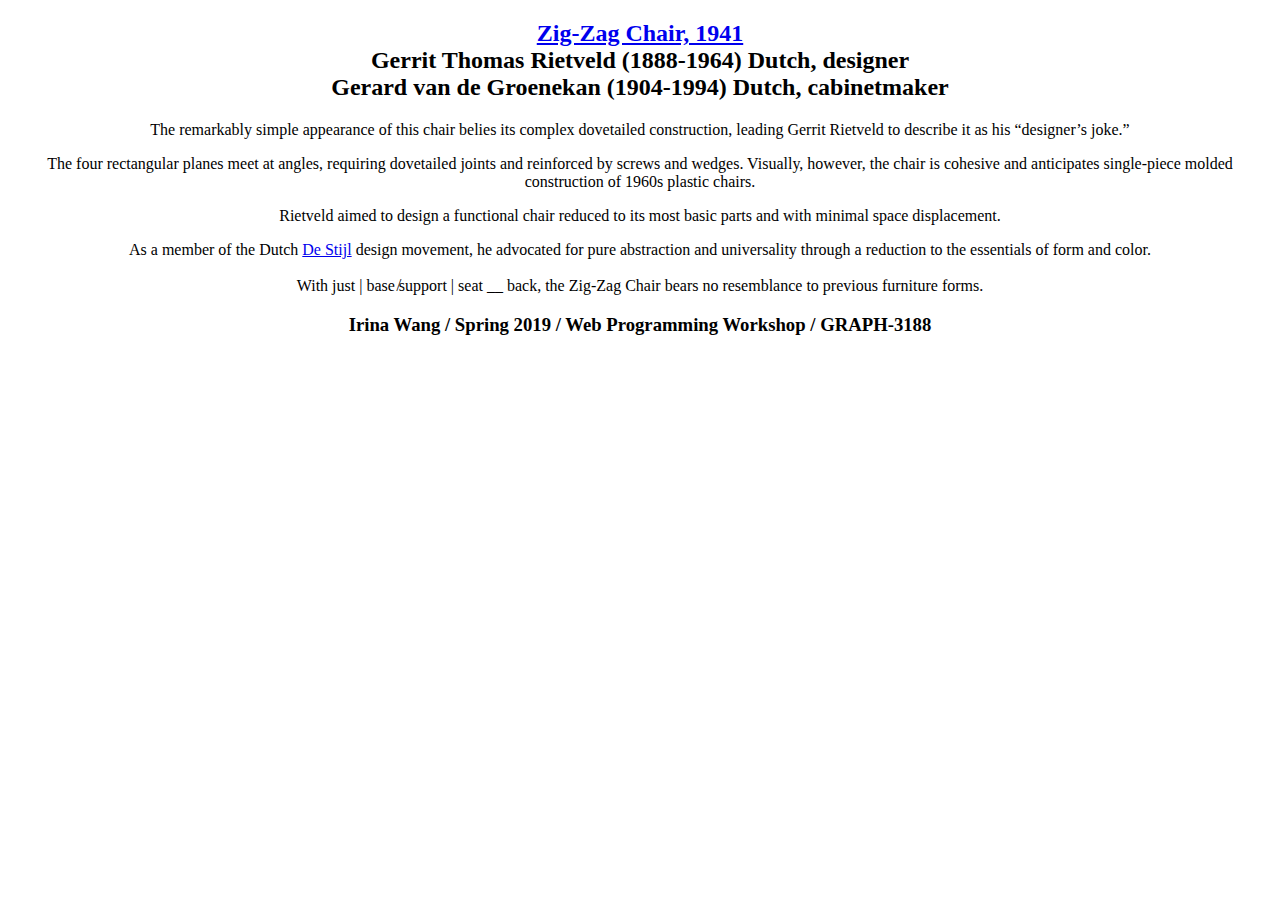
==== index.html @ 40cddffd "Naming Change" ====
<!DOCTYPE HTML>
<html lang="en">
<head>
<title>|/|_ RIETVELD _|\|</title>
<link href="https://fonts.googleapis.com/css?family=Lustria|Nanum+Myeongjo" rel="stylesheet">
<link href="https://fonts.googleapis.com/css?family=Open+Sans" rel="stylesheet">
<link rel="stylesheet" href="css/style.css" type="text/css">
<link rel="stylesheet" href="aos-master/dist/aos.css"/>
<script src="aos-master/dist/aos.js"></script>
</head>
<body>
<center>
<script>AOS.init();</script>
<h2><a href="https://risdmuseum.org/art-design/collection/zig-zag-chair-20012">Zig-Zag Chair, 1941</a><br>Gerrit Thomas Rietveld (1888-1964) Dutch, designer<br>Gerard van de Groenekan (1904-1994) Dutch, cabinetmaker</h2>
<div class="caption1"><p>The remarkably simple appearance of this chair belies its complex dovetailed construction, leading Gerrit Rietveld to describe it as his &#8220;designer&#8217;s joke.&#8221;</p></div>
<div class="caption2"><p>The four rectangular planes meet at angles, requiring dovetailed joints and reinforced by screws and wedges. Visually, however, the chair is cohesive and anticipates single-piece molded construction of 1960s plastic chairs.</p></div>
<div class="caption3"><p>Rietveld aimed to design a functional chair reduced to its most basic parts and with minimal space displacement.</p></div>
<div class="chairback"></div>
<div class="chairseat" data-aos="slide-right" data-aos-offset="100" data-aos-easing="ease-in" data-aos-duration="1000"></div>
<div class="chairslant"></div>
<div class="chairbottom" data-aos="slide-left" data-aos-offset="100" data-aos-easing="ease-in" data-aos-duration="1000"></div>
<div class="caption4"><p>As a member of the Dutch <a href="https://bit.ly/2VdNkKy">De Stijl</a> design movement, he advocated for pure abstraction and universality through a reduction to the essentials of form and color. <br><br>With just <span>&#124; base   &#824;support &#124; seat &#95;&#95; back</span>, the Zig-Zag Chair bears no resemblance to previous furniture forms.</p></div>
<h3>Irina Wang / Spring 2019 / Web Programming Workshop /  GRAPH-3188</h3>
</center>
<script src="https://code.jquery.com/jquery-3.4.0.min.js"></script>
<script src="js/script.js"></script>
</body>
</html>
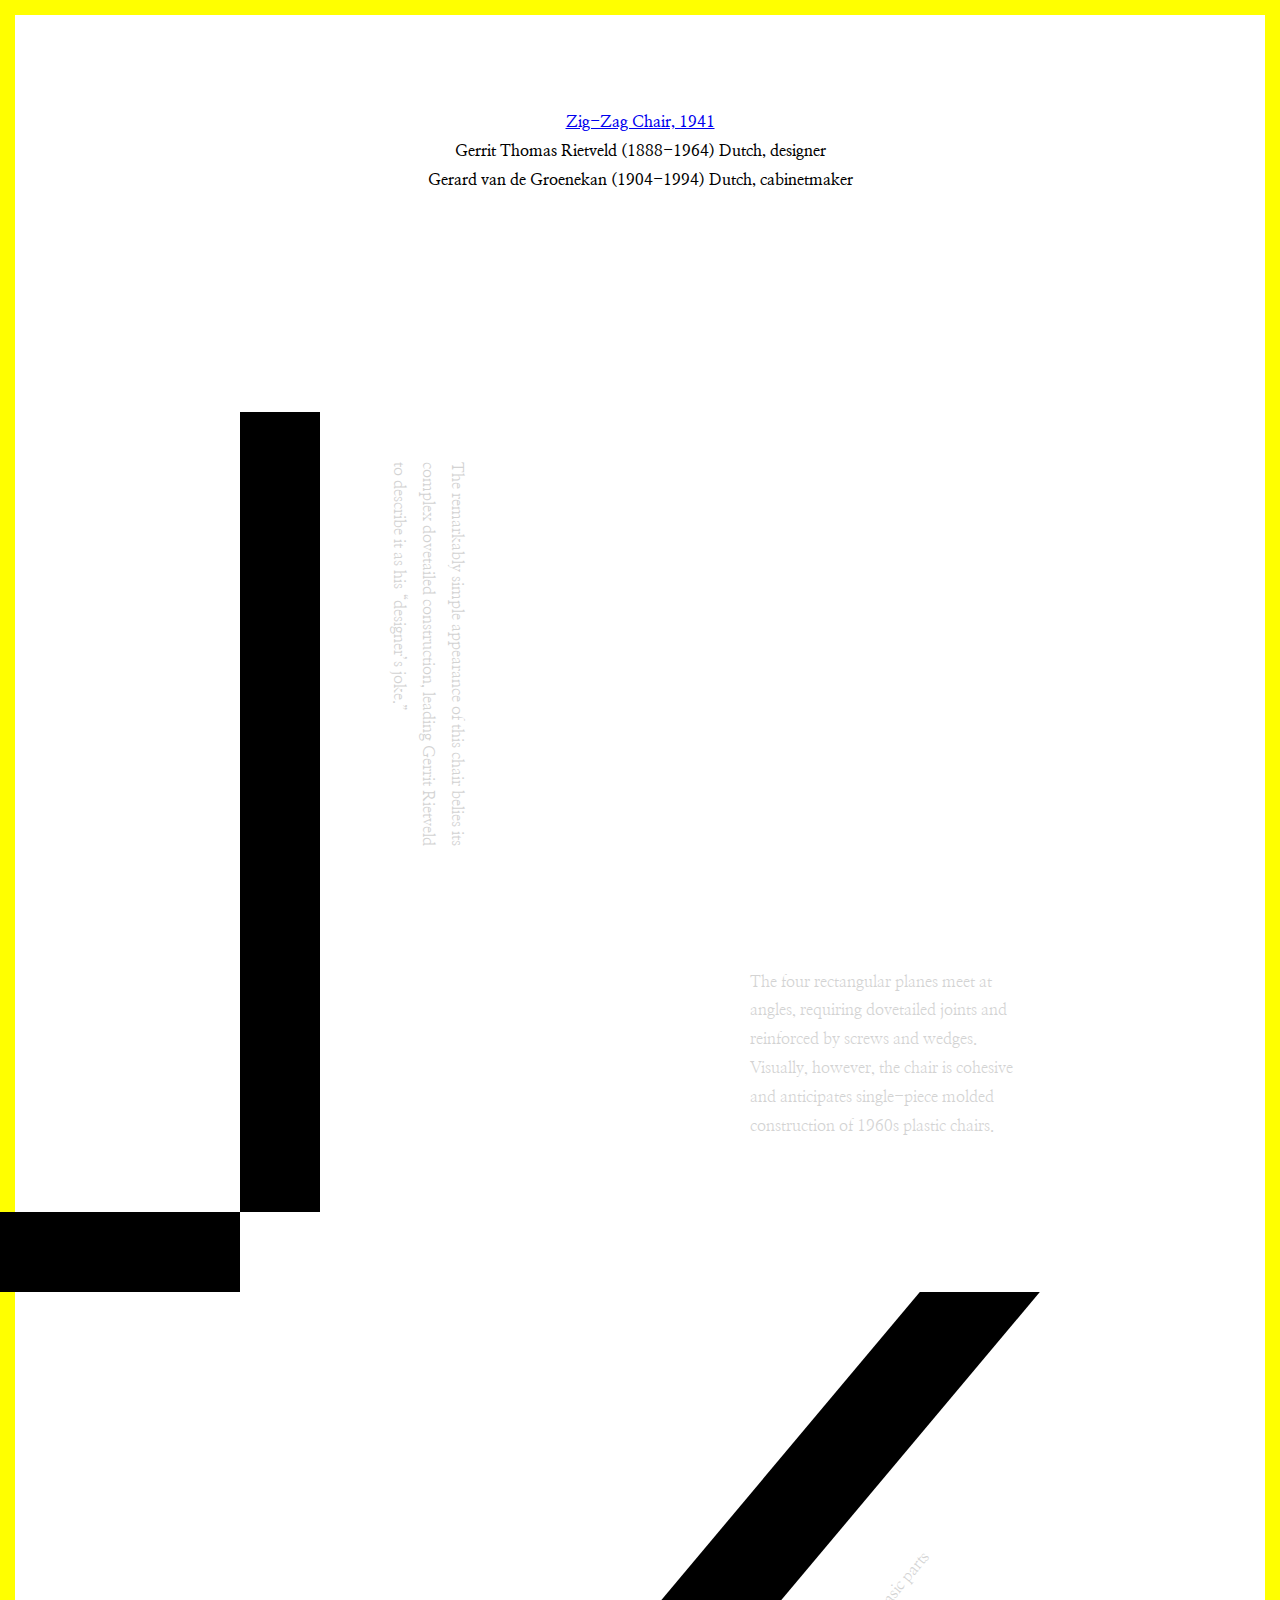
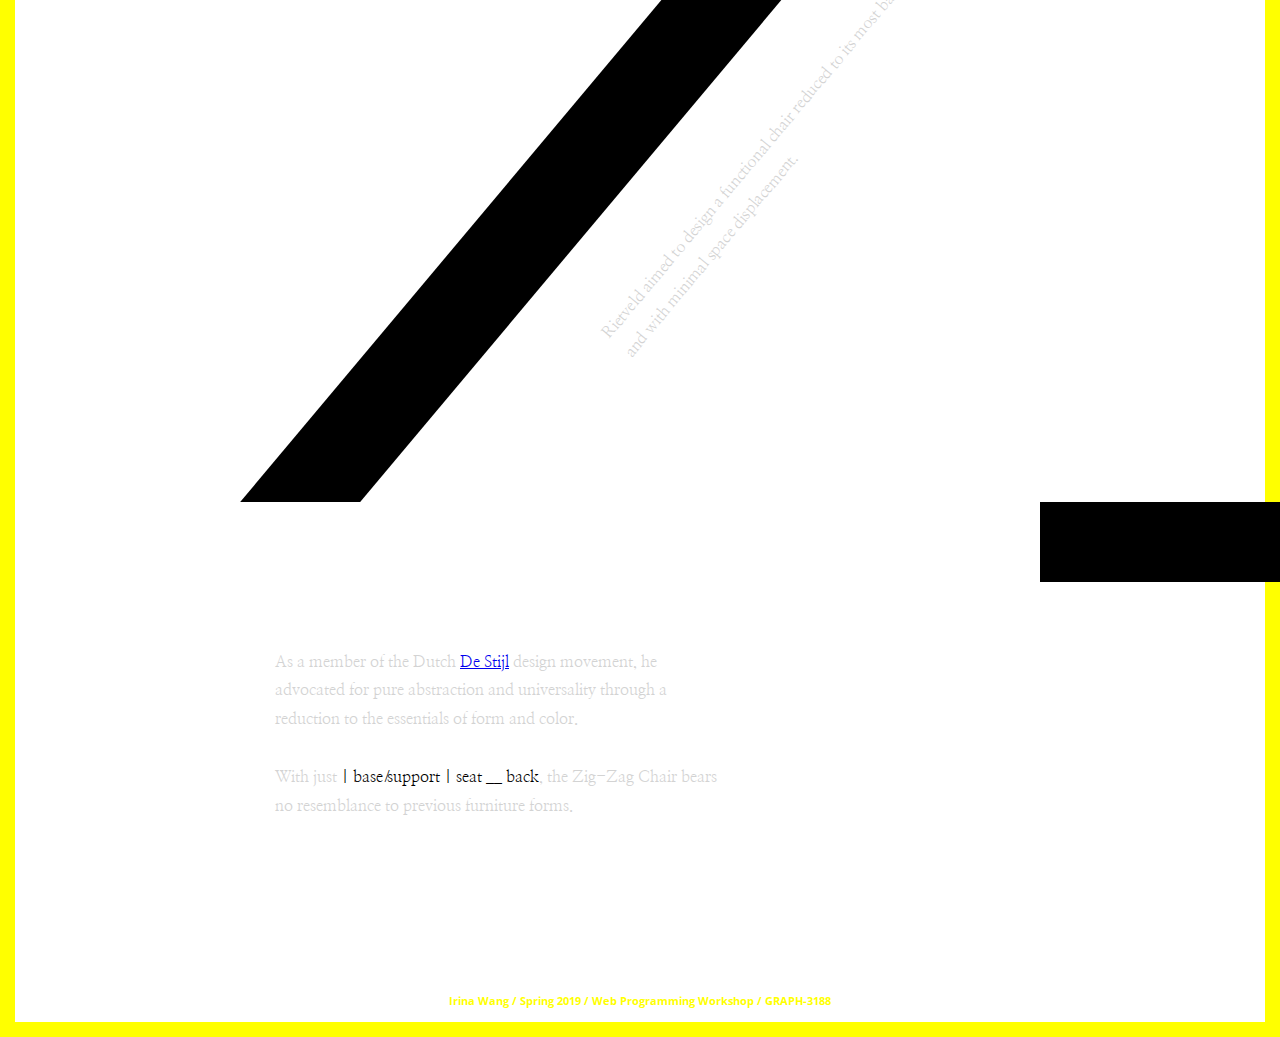
==== commit 8b188518: "Update index.html" ====
--- a/index.html
+++ b/index.html
@@ -4,7 +4,7 @@
 <title>|/|_ RIETVELD _|\|</title>
 <link href="https://fonts.googleapis.com/css?family=Lustria|Nanum+Myeongjo" rel="stylesheet">
 <link href="https://fonts.googleapis.com/css?family=Open+Sans" rel="stylesheet">
-<link rel="stylesheet" href="css/style.css" type="text/css">
+<link rel="stylesheet" href="CSS/style.css" type="text/css">
 <link rel="stylesheet" href="aos-master/dist/aos.css"/>
 <script src="aos-master/dist/aos.js"></script>
 </head>
@@ -23,6 +23,6 @@
 <h3>Irina Wang / Spring 2019 / Web Programming Workshop /  GRAPH-3188</h3>
 </center>
 <script src="https://code.jquery.com/jquery-3.4.0.min.js"></script>
-<script src="js/script.js"></script>
+<script src="JS/script.js"></script>
 </body>
 </html>
--- a/CSS/style.css
+++ b/CSS/style.css
@@ -0,0 +1,107 @@
+.center {
+  margin: auto;
+  width: 50%;
+}
+body {
+  border: 15px solid red;
+  margin: 0px;
+}
+h2 {
+  color: black;
+  font-size: 12pt;
+  font-family: 'Nanum Myeongjo', serif;
+  line-height: 1.8;
+  padding-top: 80px;
+  padding-bottom: 0px;
+}
+h3 {
+  color: black;
+  font-size: 8pt;
+  font-family: 'Open Sans', sans-serif;
+  line-height: 1.8;
+}
+p {
+  color: lightgrey;
+  font-size: 12pt;
+  font-family: 'Nanum Myeongjo', serif;
+  text-align: left;
+  line-height: 1.8;
+}
+span {
+  color: black;
+}
+a:link {
+  text-decoration: underline;
+  }
+a:visited {
+  color: black;
+}
+a:hover {
+  font-style: italic;
+}
+a:active {
+  font-style: underline, italic;
+}
+.caption1 {
+  height:1px;
+  width:400px;
+  transform: rotate(90deg) translateX(450px) translateY(170px);
+}
+.caption2 {
+  height:1px;
+  width:280px;
+  display: inline-block;
+  transform: translateX(250px) translateY(740px);
+}
+.caption3 {
+  height:1px;
+  width:500px;
+  transform: rotate(-50deg) translateX(-940px) translateY(940px);
+}
+.caption4 {
+  height:300px;
+  width:450px;
+  padding-top:50px;
+  padding-bottom:50px;
+  transform: translateX(-140px);
+}
+.chairback {
+  height: 800px;
+  width: 80px;
+  background-color: black;
+  transform: translateX(-360px);
+}
+.chairseat {
+  height: 80px;
+  width: 800px;
+  background-color: black;
+  margin: 0px;
+}
+.chairslant {
+  height: 810px;
+  width: 120px;
+  background-color: black;
+  transform: skewX(140deg);
+  margin: 0px;
+}
+.chairbottom {
+  height: 80px;
+  width: 800px;
+  background-color: black;
+  margin: 0px;
+}
+.name{
+  height: 50px;
+  width: 300px;
+  background-color: red;
+  transform: rotate(90deg);
+  padding: 50px;
+}
+.blackStroke {
+  background-color: white;
+  outline: 2px solid black;
+  outline-offset: -2px;
+}
+.blackText {
+  color: black;
+}
